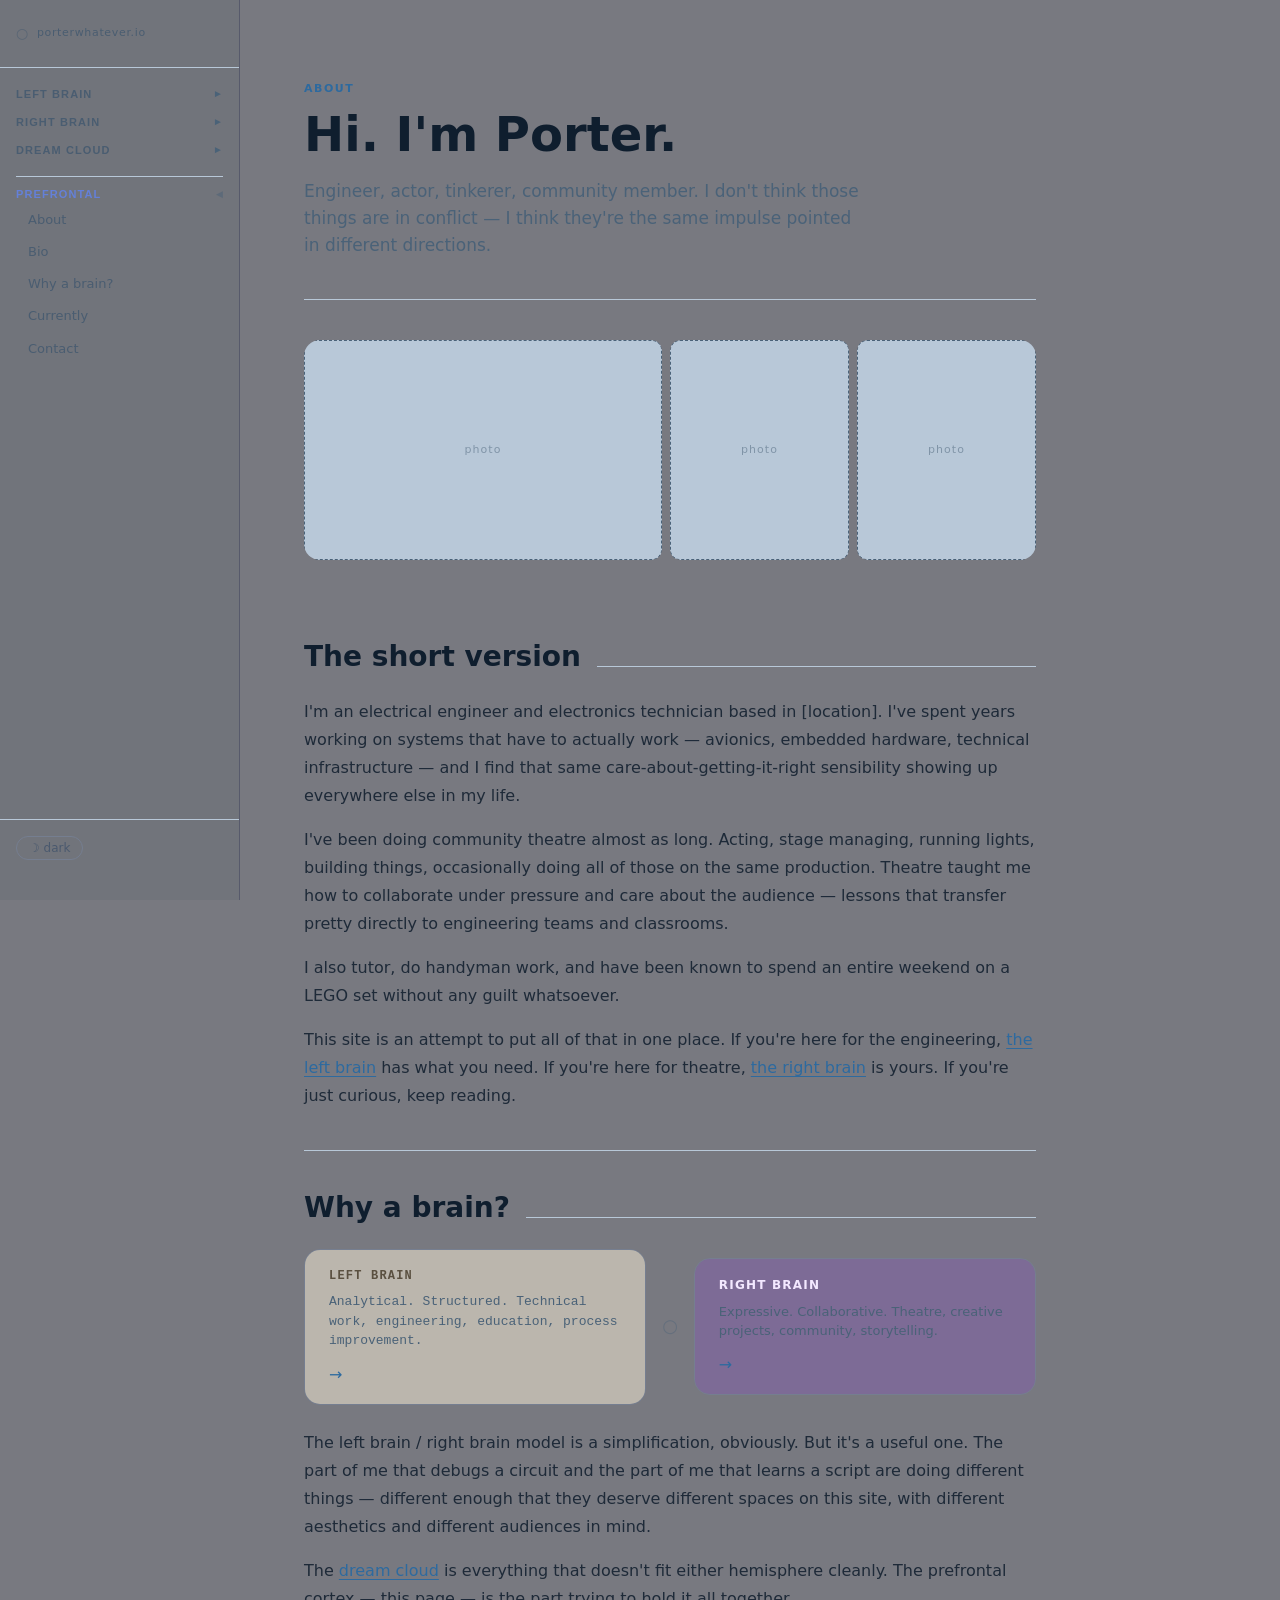
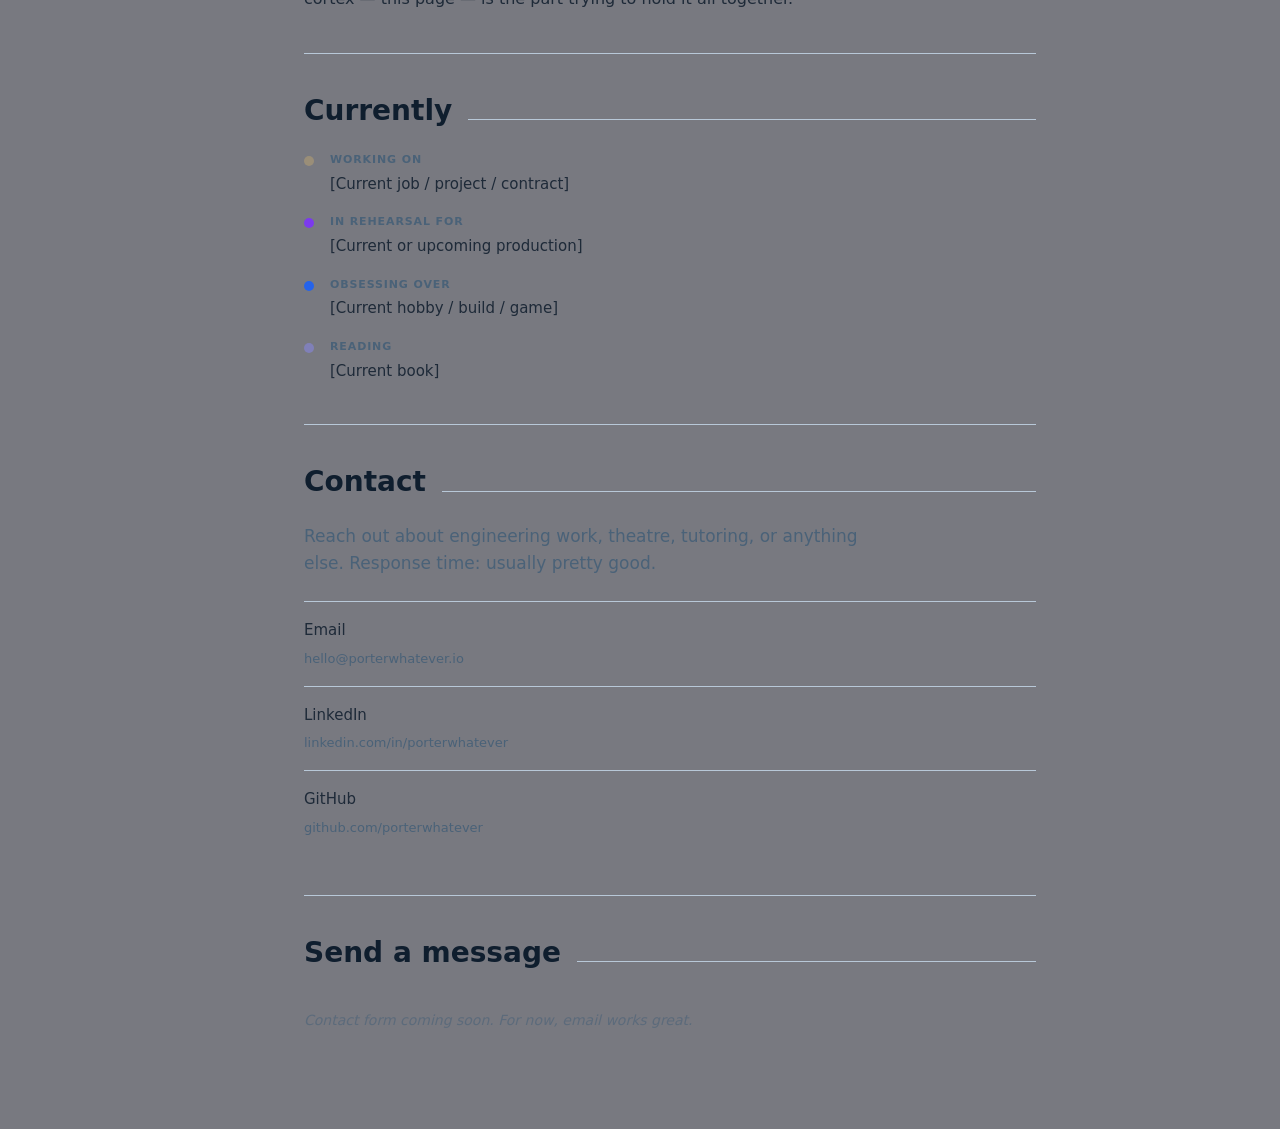
==== about.html @ 7fdd9dd9 "Initial commit" ====
<!DOCTYPE html>
<html lang="en">
<head>
  <meta charset="UTF-8">
  <meta http-equiv="refresh" content="0; url=pfc.html#about">
  <title>porterwhatever.io | About</title>
  <link rel="canonical" href="pfc.html">
  <link rel="icon" href="favicon.svg" type="image/svg+xml">
  <link rel="icon" href="favicon.ico" sizes="any">
  <link rel="apple-touch-icon" href="apple-touch-icon.png">
</head>
<body>
  <p>Redirecting to <a href="pfc.html#about">pfc.html#about</a>...</p>
</body>
</html>
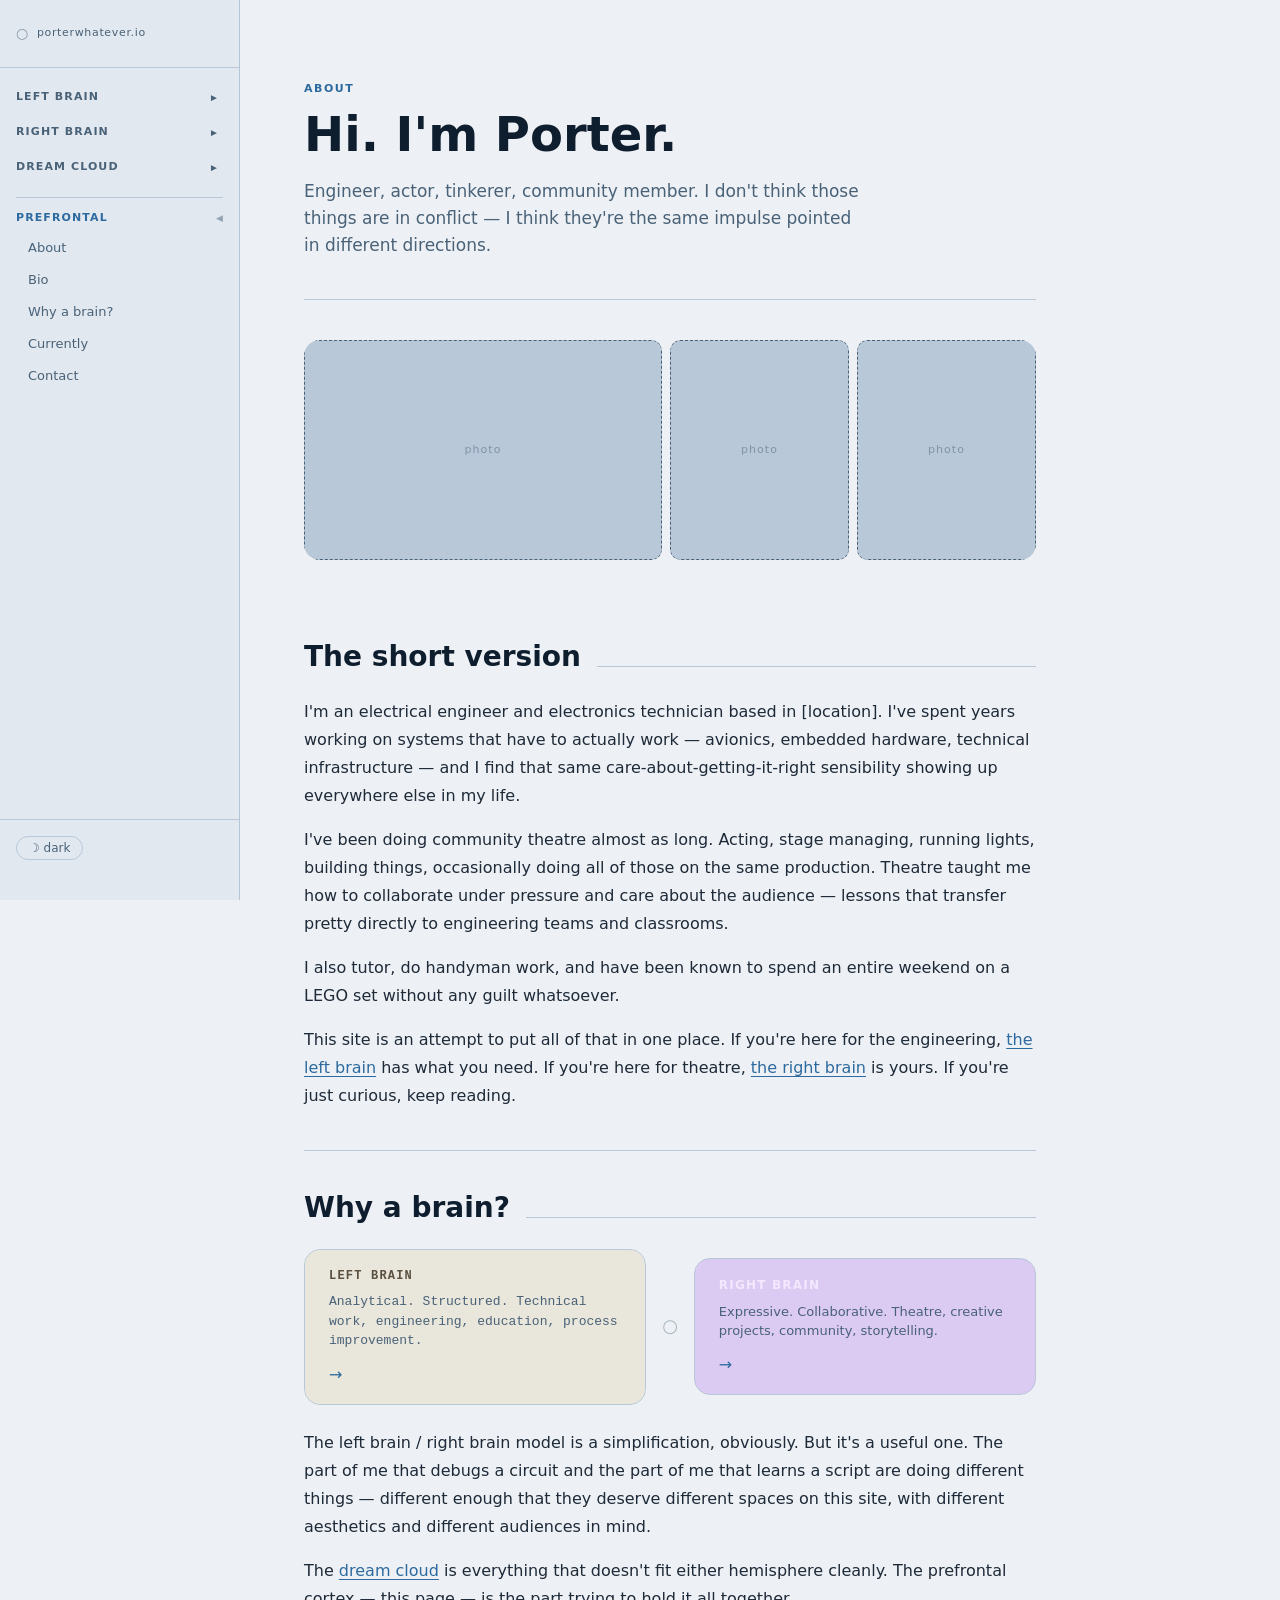
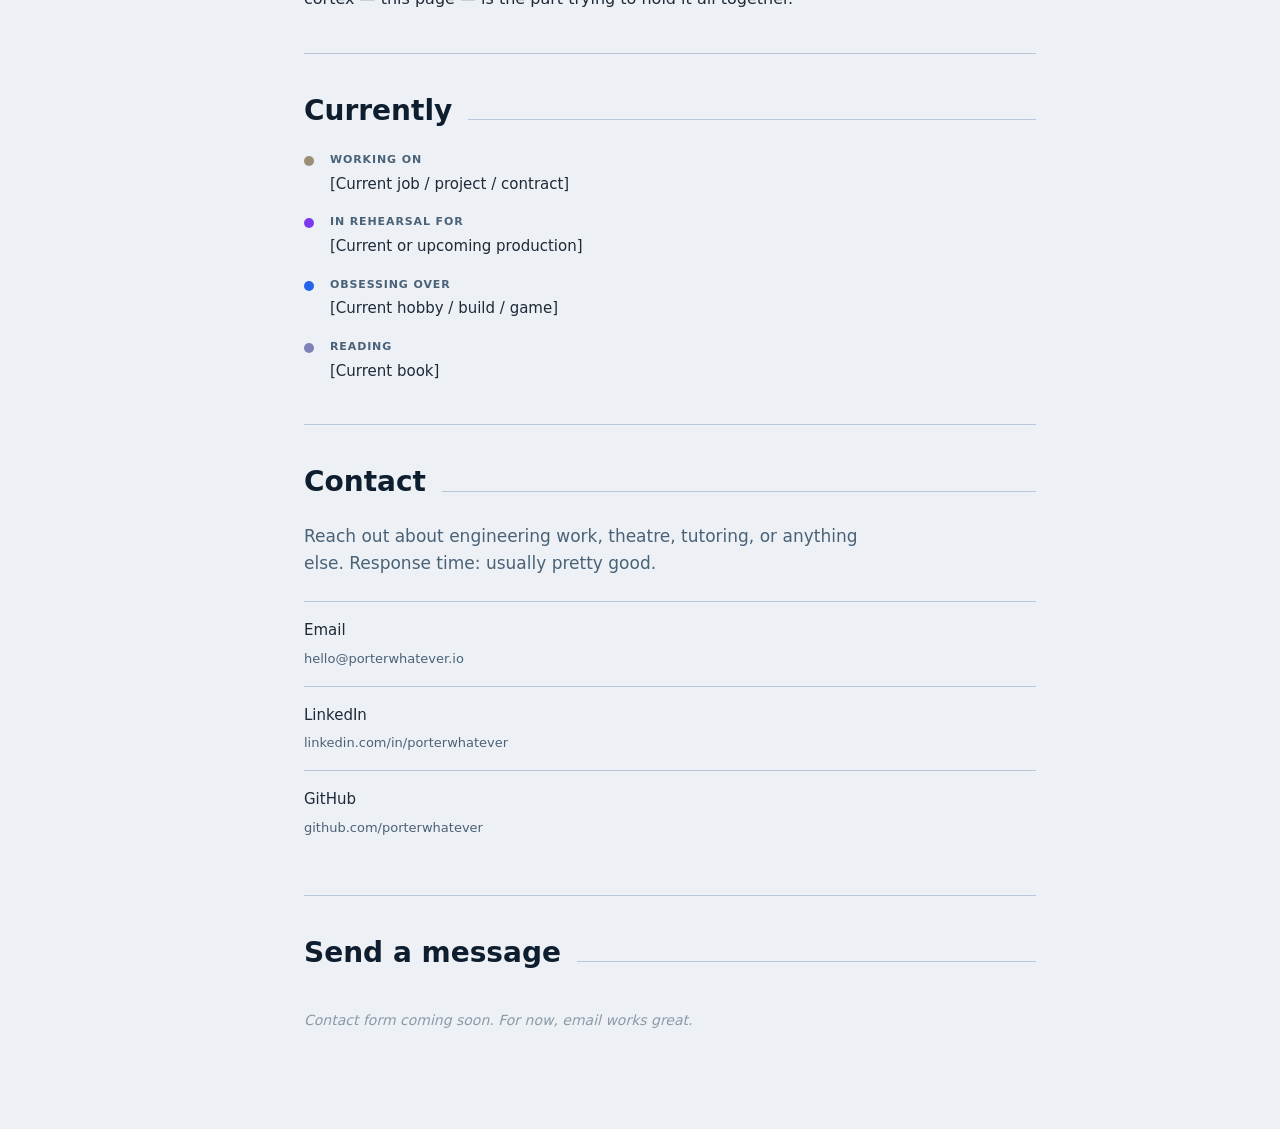
==== commit bc361810: "Code audit" ====
--- a/about.html
+++ b/about.html
@@ -4,7 +4,7 @@
   <meta charset="UTF-8">
   <meta http-equiv="refresh" content="0; url=pfc.html#about">
   <title>porterwhatever.io | About</title>
-  <link rel="canonical" href="pfc.html">
+  <link rel="canonical" href="https://indigohatter.github.io/pfc.html">
   <link rel="icon" href="favicon.svg" type="image/svg+xml">
   <link rel="icon" href="favicon.ico" sizes="any">
   <link rel="apple-touch-icon" href="apple-touch-icon.png">
